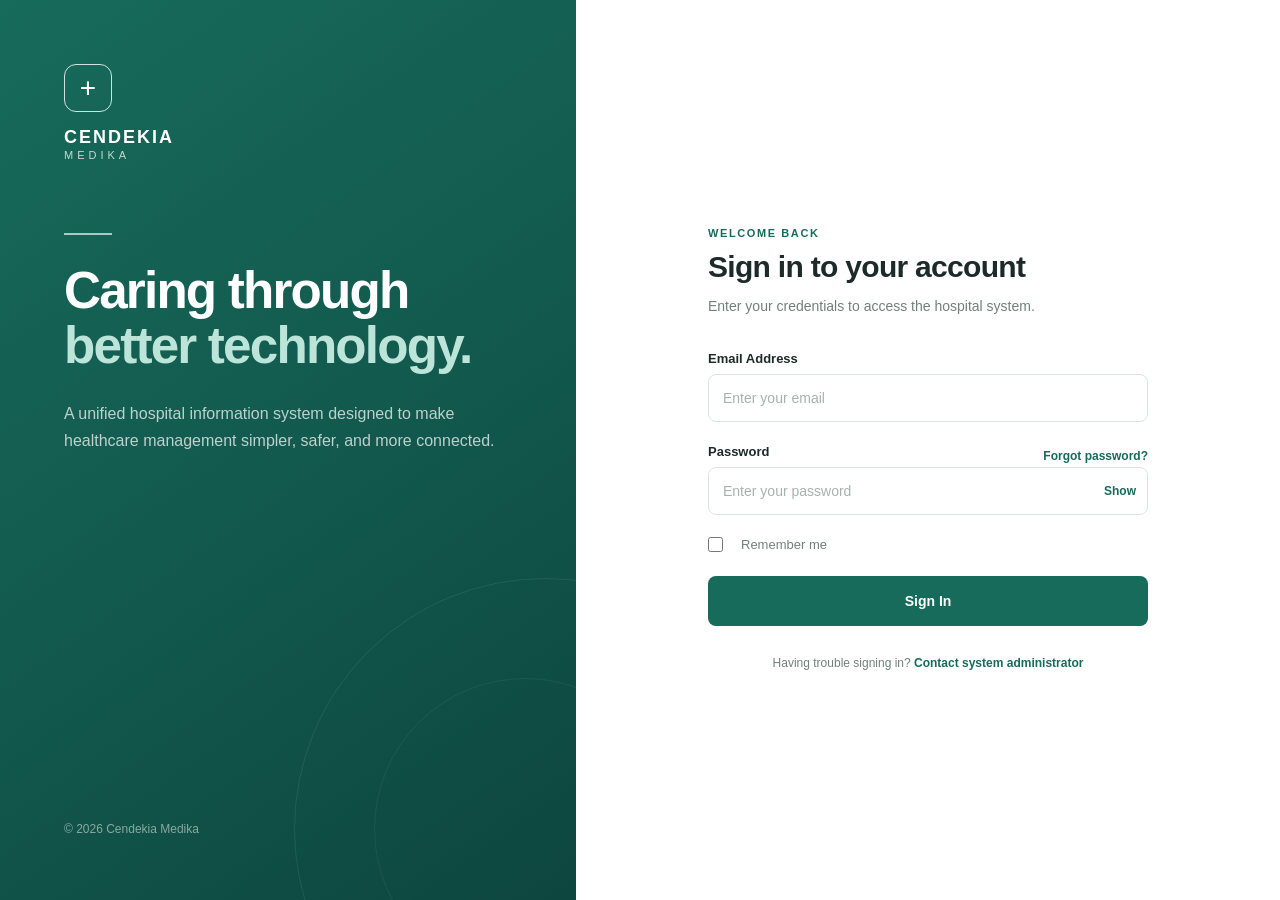
==== index.html @ 1bd4776e "Create initial HIS frontend" ====
<!DOCTYPE html>
<html lang="en">

<head>
    <meta charset="UTF-8">

    <meta
        name="viewport"
        content="width=device-width, initial-scale=1.0"
    >

    <title>Login | Cendekia Medika</title>

    <link
        rel="stylesheet"
        href="css/login.css"
    >
</head>

<body>

    <main class="login-page">

        <!-- LEFT BRANDING -->
        <section class="login-brand">

            <div class="brand-content">

                <div class="brand-logo">
                    +
                </div>

                <div class="brand-name">
                    <strong>CENDEKIA</strong>
                    <span>MEDIKA</span>
                </div>

                <div class="brand-divider"></div>

                <h1>
                    Caring through
                    <span>better technology.</span>
                </h1>

                <p>
                    A unified hospital information system
                    designed to make healthcare management
                    simpler, safer, and more connected.
                </p>

            </div>

            <div class="brand-footer">
                © 2026 Cendekia Medika
            </div>

        </section>


        <!-- RIGHT LOGIN -->
        <section class="login-section">

            <div class="login-container">

                <div class="mobile-brand">

                    <div class="mobile-logo">
                        +
                    </div>

                    <div>
                        <strong>CENDEKIA</strong>
                        <span>MEDIKA</span>
                    </div>

                </div>


                <div class="login-header">

                    <p class="eyebrow">
                        WELCOME BACK
                    </p>

                    <h2>
                        Sign in to your account
                    </h2>

                    <p>
                        Enter your credentials to access
                        the hospital system.
                    </p>

                </div>


                <!-- ERROR MESSAGE -->
                <div
                    class="login-error"
                    id="loginError"
                    role="alert"
                >
                    Invalid email or password.
                </div>


                <!-- LOGIN FORM -->
                <form id="loginForm">

                    <div class="form-group">

                        <label for="email">
                            Email Address
                        </label>

                        <input
                            type="email"
                            id="email"
                            name="email"
                            placeholder="Enter your email"
                            autocomplete="email"
                            required
                        >

                    </div>


                    <div class="form-group">

                        <div class="label-row">

                            <label for="password">
                                Password
                            </label>

                            <a
                                href="#"
                                class="forgot-password"
                            >
                                Forgot password?
                            </a>

                        </div>


                        <div class="password-wrapper">

                            <input
                                type="password"
                                id="password"
                                name="password"
                                placeholder="Enter your password"
                                autocomplete="current-password"
                                required
                            >

                            <button
                                type="button"
                                class="password-toggle"
                                id="passwordToggle"
                                aria-label="Show password"
                            >
                                Show
                            </button>

                        </div>

                    </div>


                    <label class="remember-me">

                        <input
                            type="checkbox"
                            id="rememberMe"
                        >

                        <span class="checkmark"></span>

                        <span>
                            Remember me
                        </span>

                    </label>


                    <button
                        type="submit"
                        class="login-button"
                        id="loginButton"
                    >
                        <span id="loginButtonText">
                            Sign In
                        </span>

                        <span
                            class="button-loader"
                            id="buttonLoader"
                        ></span>

                    </button>

                </form>


                <p class="login-help">
                    Having trouble signing in?
                    <a href="#">
                        Contact system administrator
                    </a>
                </p>

            </div>

        </section>

    </main>


    <script src="js/login.js"></script>

</body>

</html>
---- css/login.css ----
/* ========================================
   RESET
======================================== */

* {
    margin: 0;
    padding: 0;
    box-sizing: border-box;
}


:root {

    --primary: #176b5b;
    --primary-dark: #105247;
    --primary-light: #eaf6f2;

    --text: #1d2b28;
    --text-muted: #71807c;

    --border: #dce5e2;
    --background: #f5f8f7;
    --white: #ffffff;

    --danger: #c94b4b;

}


body {

    min-height: 100vh;

    font-family:
        Inter,
        -apple-system,
        BlinkMacSystemFont,
        "Segoe UI",
        sans-serif;

    background: var(--background);

    color: var(--text);

}


/* ========================================
   PAGE
======================================== */

.login-page {

    min-height: 100vh;

    display: grid;

    grid-template-columns:
        minmax(420px, 0.9fr)
        minmax(500px, 1.1fr);

}


/* ========================================
   LEFT BRANDING
======================================== */

.login-brand {

    position: relative;

    display: flex;

    flex-direction: column;

    justify-content: space-between;

    padding: 64px;

    background:
        linear-gradient(
            145deg,
            #176b5b 0%,
            #12584d 55%,
            #0d463e 100%
        );

    color: white;

    overflow: hidden;

}


/* Decorative circles */

.login-brand::before {

    content: "";

    position: absolute;

    width: 500px;
    height: 500px;

    border: 1px solid
        rgba(255, 255, 255, 0.08);

    border-radius: 50%;

    right: -220px;
    bottom: -180px;

}


.login-brand::after {

    content: "";

    position: absolute;

    width: 300px;
    height: 300px;

    border: 1px solid
        rgba(255, 255, 255, 0.06);

    border-radius: 50%;

    right: -100px;
    bottom: -80px;

}


/* ========================================
   BRAND
======================================== */

.brand-content {

    position: relative;

    z-index: 2;

    max-width: 560px;

}


.brand-logo {

    width: 48px;
    height: 48px;

    display: flex;

    align-items: center;
    justify-content: center;

    border: 1.5px solid
        rgba(255, 255, 255, 0.8);

    border-radius: 12px;

    font-size: 28px;
    font-weight: 300;

    margin-bottom: 16px;

}


.brand-name {

    display: flex;

    flex-direction: column;

    line-height: 1;

    letter-spacing: 2px;

}


.brand-name strong {

    font-size: 18px;

}


.brand-name span {

    margin-top: 4px;

    font-size: 11px;

    letter-spacing: 4px;

    opacity: 0.75;

}


.brand-divider {

    width: 48px;

    height: 2px;

    margin: 72px 0 28px;

    background: rgba(255, 255, 255, 0.65);

}


.brand-content h1 {

    max-width: 480px;

    font-size: clamp(
        38px,
        4vw,
        58px
    );

    line-height: 1.08;

    letter-spacing: -1.8px;

    font-weight: 600;

}


.brand-content h1 span {

    display: block;

    color: #bce4d8;

}


.brand-content p {

    max-width: 480px;

    margin-top: 26px;

    font-size: 16px;

    line-height: 1.7;

    color:
        rgba(255, 255, 255, 0.72);

}


.brand-footer {

    position: relative;

    z-index: 2;

    font-size: 12px;

    color:
        rgba(255, 255, 255, 0.5);

}


/* ========================================
   LOGIN SECTION
======================================== */

.login-section {

    display: flex;

    align-items: center;

    justify-content: center;

    padding: 60px;

    background: var(--white);

}


.login-container {

    width: 100%;

    max-width: 440px;

}


/* ========================================
   MOBILE BRAND
======================================== */

.mobile-brand {

    display: none;

}


/* ========================================
   HEADER
======================================== */

.login-header {

    margin-bottom: 34px;

}


.eyebrow {

    margin-bottom: 10px;

    color: var(--primary);

    font-size: 11px;

    font-weight: 700;

    letter-spacing: 1.6px;

}


.login-header h2 {

    font-size: 30px;

    line-height: 1.2;

    letter-spacing: -0.7px;

    font-weight: 650;

}


.login-header > p:last-child {

    margin-top: 10px;

    color: var(--text-muted);

    font-size: 14px;

    line-height: 1.6;

}


/* ========================================
   ERROR
======================================== */

.login-error {

    display: none;

    padding: 12px 14px;

    margin-bottom: 20px;

    border: 1px solid #f0caca;

    border-radius: 8px;

    background: #fff5f5;

    color: var(--danger);

    font-size: 13px;

}


.login-error.show {

    display: block;

}


/* ========================================
   FORM
======================================== */

.form-group {

    margin-bottom: 22px;

}


.form-group label {

    display: block;

    margin-bottom: 8px;

    color: var(--text);

    font-size: 13px;

    font-weight: 600;

}


.label-row {

    display: flex;

    align-items: center;

    justify-content: space-between;

}


.forgot-password {

    color: var(--primary);

    font-size: 12px;

    font-weight: 600;

    text-decoration: none;

}


.forgot-password:hover {

    text-decoration: underline;

}


/* ========================================
   INPUTS
======================================== */

input[type="email"],
input[type="password"] {

    width: 100%;

    height: 48px;

    padding:
        0 14px;

    border:
        1px solid var(--border);

    border-radius: 8px;

    outline: none;

    background: white;

    color: var(--text);

    font-family: inherit;

    font-size: 14px;

    transition:
        border-color 0.2s,
        box-shadow 0.2s;

}


input::placeholder {

    color: #a7b2af;

}


input[type="email"]:focus,
input[type="password"]:focus {

    border-color: var(--primary);

    box-shadow:
        0 0 0 3px
        rgba(23, 107, 91, 0.09);

}


/* ========================================
   PASSWORD
======================================== */

.password-wrapper {

    position: relative;

}


.password-wrapper input {

    padding-right: 62px;

}


.password-toggle {

    position: absolute;

    right: 12px;
    top: 50%;

    transform: translateY(-50%);

    border: none;

    background: none;

    color: var(--primary);

    font-family: inherit;

    font-size: 12px;

    font-weight: 600;

    cursor: pointer;

}


/* ========================================
   REMEMBER ME
======================================== */

.remember-me {

    display: flex;

    align-items: center;

    gap: 9px;

    margin-bottom: 24px;

    color: var(--text-muted);

    font-size: 13px;

    cursor: pointer;

}


.remember-me input {

    width: 15px;
    height: 15px;

    accent-color: var(--primary);

    cursor: pointer;

}


/* ========================================
   LOGIN BUTTON
======================================== */

.login-button {

    width: 100%;

    height: 50px;

    display: flex;

    align-items: center;
    justify-content: center;

    gap: 10px;

    border: none;

    border-radius: 8px;

    background: var(--primary);

    color: white;

    font-family: inherit;

    font-size: 14px;

    font-weight: 600;

    cursor: pointer;

    transition:
        background 0.2s,
        transform 0.1s;

}


.login-button:hover {

    background: var(--primary-dark);

}


.login-button:active {

    transform: translateY(1px);

}


.login-button:disabled {

    opacity: 0.7;

    cursor: not-allowed;

}


/* ========================================
   LOADER
======================================== */

.button-loader {

    display: none;

    width: 16px;
    height: 16px;

    border:
        2px solid
        rgba(255, 255, 255, 0.35);

    border-top-color: white;

    border-radius: 50%;

    animation:
        spin 0.7s linear infinite;

}


.login-button.loading .button-loader {

    display: block;

}


.login-button.loading #loginButtonText {

    display: none;

}


@keyframes spin {

    to {
        transform: rotate(360deg);
    }

}


/* ========================================
   HELP
======================================== */

.login-help {

    margin-top: 28px;

    text-align: center;

    color: var(--text-muted);

    font-size: 12px;

    line-height: 1.6;

}


.login-help a {

    color: var(--primary);

    font-weight: 600;

    text-decoration: none;

}


.login-help a:hover {

    text-decoration: underline;

}


/* ========================================
   RESPONSIVE
======================================== */

@media (max-width: 900px) {

    .login-page {

        grid-template-columns: 1fr;

    }


    .login-brand {

        display: none;

    }


    .login-section {

        min-height: 100vh;

        padding:
            40px 24px;

    }


    .mobile-brand {

        display: flex;

        align-items: center;

        gap: 12px;

        margin-bottom: 56px;

    }


    .mobile-logo {

        width: 40px;
        height: 40px;

        display: flex;

        align-items: center;
        justify-content: center;

        border-radius: 9px;

        background: var(--primary);

        color: white;

        font-size: 23px;

    }


    .mobile-brand > div:last-child {

        display: flex;

        flex-direction: column;

        line-height: 1;

    }


    .mobile-brand strong {

        font-size: 15px;

        letter-spacing: 1px;

    }


    .mobile-brand span {

        margin-top: 4px;

        color: var(--text-muted);

        font-size: 9px;

        letter-spacing: 3px;

    }

}


@media (max-width: 480px) {

    .login-section {

        padding:
            28px 20px;

        align-items: flex-start;

    }


    .login-container {

        padding-top: 10px;

    }


    .mobile-brand {

        margin-bottom: 44px;

    }


    .login-header h2 {

        font-size: 26px;

    }

}
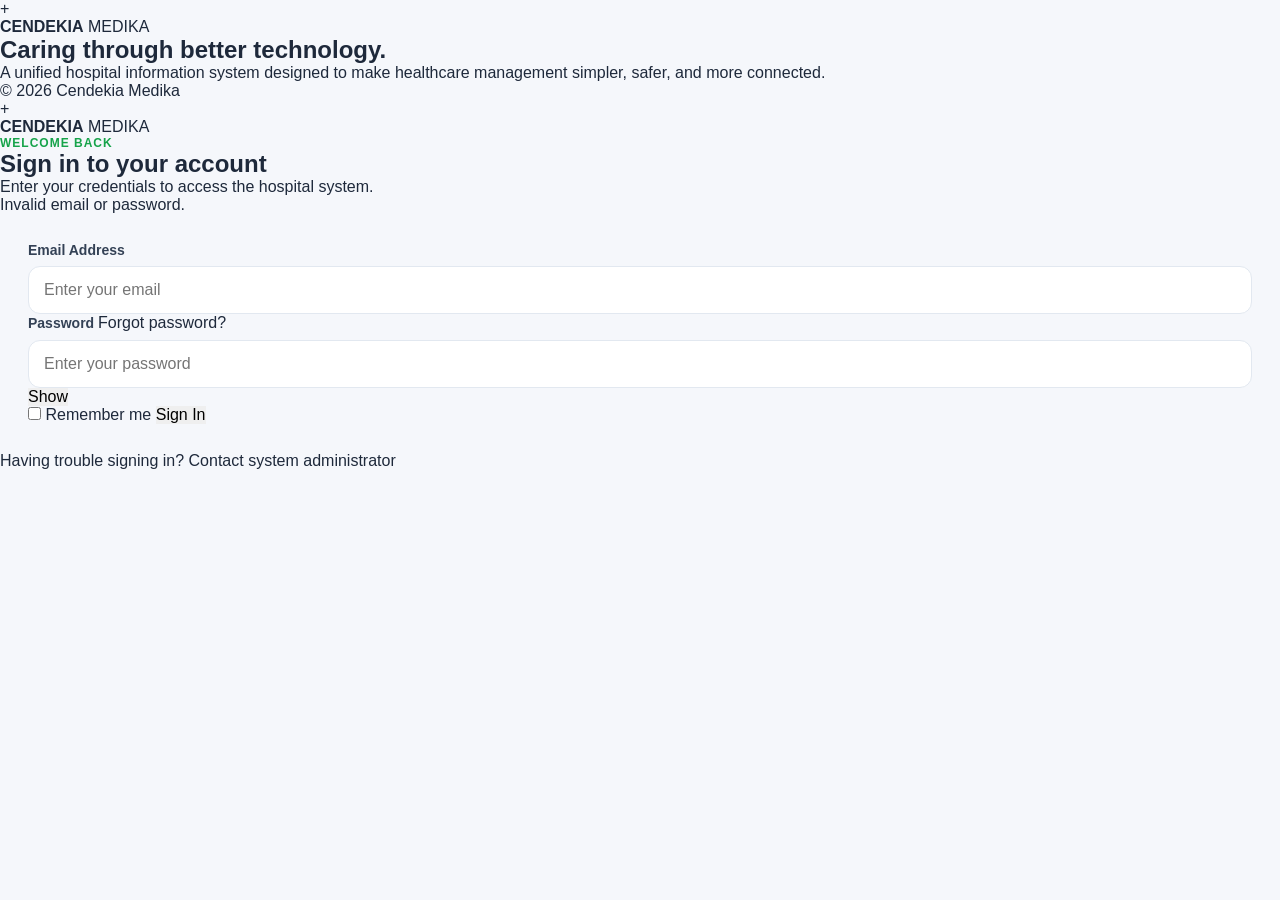
==== commit ffc997ae: "Create initial HIS frontend" ====
--- a/index.html
+++ b/index.html
@@ -13,7 +13,7 @@
 
     <link
         rel="stylesheet"
-        href="css/login.css"
+        href="../../style/admin/style.css"
     >
 </head>
 
@@ -217,7 +217,7 @@
     </main>
 
 
-    <script src="js/login.js"></script>
+    <script src="data/login.js"></script>
 
 </body>
 
--- a/style/admin/style.css
+++ b/style/admin/style.css
@@ -0,0 +1,2043 @@
+/* ==========================================================
+   CENDEKIA MEDIKA V3
+   GLOBAL STYLESHEET
+========================================================== */
+
+
+
+/* ==========================================================
+   RESET
+========================================================== */
+
+*{
+    margin:0;
+    padding:0;
+    box-sizing:border-box;
+}
+
+html{
+    scroll-behavior:smooth;
+}
+
+body{
+
+    font-family:
+        Inter,
+        "Segoe UI",
+        Arial,
+        sans-serif;
+
+    background:#f5f7fb;
+
+    color:#1e293b;
+
+}
+
+
+
+/* ==========================================================
+   VARIABLES
+========================================================== */
+
+:root{
+
+    --primary:#16a34a;
+
+    --primary-dark:#15803d;
+
+    --primary-light:#dcfce7;
+
+    --blue:#2563eb;
+
+    --red:#dc2626;
+
+    --yellow:#d97706;
+
+    --gray50:#f8fafc;
+
+    --gray100:#f1f5f9;
+
+    --gray200:#e2e8f0;
+
+    --gray300:#cbd5e1;
+
+    --gray500:#64748b;
+
+    --gray700:#334155;
+
+    --gray900:#0f172a;
+
+    --white:#ffffff;
+
+    --shadow-sm:
+        0 2px 8px rgba(0,0,0,.04);
+
+    --shadow-md:
+        0 8px 24px rgba(0,0,0,.08);
+
+    --radius:18px;
+
+    --sidebar-width:270px;
+
+    --topbar-height:80px;
+
+}
+
+
+
+/* ==========================================================
+   LINKS
+========================================================== */
+
+a{
+
+    text-decoration:none;
+
+    color:inherit;
+
+}
+
+
+
+/* ==========================================================
+   BUTTONS
+========================================================== */
+
+button{
+
+    font:inherit;
+
+    cursor:pointer;
+
+    border:none;
+
+    outline:none;
+
+}
+
+
+
+/* ==========================================================
+   INPUTS
+========================================================== */
+
+input,
+select,
+textarea{
+
+    font:inherit;
+
+}
+
+
+
+/* ==========================================================
+   APP LAYOUT
+========================================================== */
+
+.app-layout{
+
+    display:flex;
+
+    min-height:100vh;
+
+}
+
+
+
+/* ==========================================================
+   SIDEBAR
+========================================================== */
+
+.sidebar{
+
+    width:var(--sidebar-width);
+
+    background:var(--white);
+
+    border-right:1px solid var(--gray200);
+
+    display:flex;
+
+    flex-direction:column;
+
+    position:fixed;
+
+    top:0;
+
+    left:0;
+
+    bottom:0;
+
+    overflow-y:auto;
+
+    z-index:100;
+
+}
+
+
+
+/* ==========================================================
+   BRAND
+========================================================== */
+
+.sidebar-brand{
+
+    display:flex;
+
+    align-items:center;
+
+    gap:15px;
+
+    padding:28px;
+
+    border-bottom:1px solid var(--gray200);
+
+}
+
+.sidebar-logo{
+
+    width:50px;
+
+    height:50px;
+
+    border-radius:14px;
+
+    background:var(--primary);
+
+    color:white;
+
+    display:flex;
+
+    align-items:center;
+
+    justify-content:center;
+
+    font-size:26px;
+
+    font-weight:700;
+
+}
+
+.brand-text{
+
+    display:flex;
+
+    flex-direction:column;
+
+}
+
+.brand-text strong{
+
+    font-size:17px;
+
+    color:var(--gray900);
+
+}
+
+.brand-text span{
+
+    color:var(--gray500);
+
+    font-size:13px;
+
+}
+
+
+
+/* ==========================================================
+   SIDEBAR NAVIGATION
+========================================================== */
+
+.sidebar-nav{
+
+    padding:20px;
+
+    flex:1;
+
+}
+
+.nav-label{
+
+    font-size:11px;
+
+    letter-spacing:1px;
+
+    text-transform:uppercase;
+
+    color:var(--gray500);
+
+    margin:
+
+        20px
+        12px
+        10px;
+
+}
+
+.nav-item{
+
+    display:flex;
+
+    align-items:center;
+
+    gap:14px;
+
+    height:48px;
+
+    padding:0 16px;
+
+    border-radius:14px;
+
+    color:var(--gray700);
+
+    transition:.25s;
+
+    margin-bottom:6px;
+
+}
+
+.nav-item:hover{
+
+    background:var(--gray100);
+
+}
+
+.nav-item.active{
+
+    background:var(--primary);
+
+    color:white;
+
+}
+
+.nav-icon{
+
+    width:22px;
+
+    text-align:center;
+
+    font-size:17px;
+
+}
+
+
+
+/* ==========================================================
+   SIDEBAR FOOTER
+========================================================== */
+
+.sidebar-bottom{
+
+    padding:20px;
+
+    border-top:1px solid var(--gray200);
+
+}
+
+.logout-button{
+
+    width:100%;
+
+    height:48px;
+
+    border-radius:14px;
+
+    background:#fee2e2;
+
+    color:#991b1b;
+
+    display:flex;
+
+    align-items:center;
+
+    justify-content:center;
+
+    gap:10px;
+
+    transition:.25s;
+
+}
+
+.logout-button:hover{
+
+    background:#fecaca;
+
+}
+
+
+
+/* ==========================================================
+   MAIN CONTENT
+========================================================== */
+
+.main-content{
+
+    margin-left:var(--sidebar-width);
+
+    flex:1;
+
+    min-height:100vh;
+
+}
+
+
+
+/* ==========================================================
+   TOPBAR
+========================================================== */
+
+.topbar{
+
+    height:var(--topbar-height);
+
+    background:white;
+
+    border-bottom:1px solid var(--gray200);
+
+    display:flex;
+
+    align-items:center;
+
+    justify-content:flex-end;
+
+    padding:0 30px;
+
+    position:sticky;
+
+    top:0;
+
+    z-index:50;
+
+}
+
+
+
+/* ==========================================================
+   TOPBAR RIGHT
+========================================================== */
+
+.topbar-right{
+
+    display:flex;
+
+    align-items:center;
+
+    gap:18px;
+
+}
+
+.notification-button{
+
+    width:46px;
+
+    height:46px;
+
+    border-radius:50%;
+
+    background:var(--gray100);
+
+    position:relative;
+
+}
+
+.notification-dot{
+
+    position:absolute;
+
+    width:10px;
+
+    height:10px;
+
+    background:red;
+
+    border-radius:50%;
+
+    top:10px;
+
+    right:10px;
+
+}
+
+
+
+/* ==========================================================
+   PROFILE
+========================================================== */
+
+.profile{
+
+    display:flex;
+
+    align-items:center;
+
+    gap:14px;
+
+    cursor:pointer;
+
+}
+
+.profile-avatar{
+
+    width:46px;
+
+    height:46px;
+
+    border-radius:50%;
+
+    background:var(--primary);
+
+    color:white;
+
+    display:flex;
+
+    align-items:center;
+
+    justify-content:center;
+
+    font-weight:700;
+
+}
+
+.profile-info{
+
+    display:flex;
+
+    flex-direction:column;
+
+}
+
+.profile-info strong{
+
+    font-size:15px;
+
+}
+
+.profile-info span{
+
+    font-size:12px;
+
+    color:var(--gray500);
+
+}
+
+
+
+/* ==========================================================
+   PAGE CONTENT
+========================================================== */
+
+.page-content{
+
+    padding:35px;
+
+}
+
+
+
+/* ==========================================================
+   PAGE HEADER
+========================================================== */
+
+.page-heading{
+
+    display:flex;
+
+    justify-content:space-between;
+
+    align-items:flex-start;
+
+    gap:20px;
+
+    margin-bottom:28px;
+
+}
+
+.page-heading h1{
+
+    font-size:34px;
+
+    margin:8px 0;
+
+}
+
+.page-heading p{
+
+    color:var(--gray500);
+
+}
+
+.eyebrow{
+
+    color:var(--primary);
+
+    font-weight:700;
+
+    letter-spacing:1px;
+
+    font-size:12px;
+
+    text-transform:uppercase;
+
+}
+/* ==========================================================
+   BUTTONS
+========================================================== */
+
+.primary-button{
+    height:48px;
+    padding:0 22px;
+    border:none;
+    border-radius:14px;
+    background:var(--primary);
+    color:#fff;
+    font-weight:600;
+    display:inline-flex;
+    align-items:center;
+    justify-content:center;
+    gap:10px;
+    transition:.25s;
+}
+
+.primary-button:hover{
+    background:var(--primary-dark);
+    transform:translateY(-2px);
+}
+
+.secondary-button{
+    height:48px;
+    padding:0 22px;
+    border:1px solid var(--gray200);
+    border-radius:14px;
+    background:#fff;
+    color:var(--gray700);
+    transition:.25s;
+}
+
+.secondary-button:hover{
+    background:var(--gray100);
+}
+
+.action-button{
+    width:38px;
+    height:38px;
+    border-radius:10px;
+    border:none;
+    background:var(--gray100);
+    color:var(--gray700);
+    transition:.25s;
+}
+
+.action-button:hover{
+    background:var(--primary-light);
+    color:var(--primary);
+}
+
+
+
+/* ==========================================================
+   STATISTICS
+========================================================== */
+
+.stats-grid{
+
+    display:grid;
+
+    grid-template-columns:
+        repeat(auto-fit,minmax(220px,1fr));
+
+    gap:20px;
+
+    margin-bottom:30px;
+
+}
+
+.mini-stat{
+
+    background:white;
+
+    border:1px solid var(--gray200);
+
+    border-radius:18px;
+
+    padding:22px;
+
+    box-shadow:var(--shadow-sm);
+
+    transition:.25s;
+
+}
+
+.mini-stat:hover{
+
+    transform:translateY(-3px);
+
+    box-shadow:var(--shadow-md);
+
+}
+
+.mini-stat span{
+
+    display:block;
+
+    font-size:13px;
+
+    color:var(--gray500);
+
+}
+
+.mini-stat strong{
+
+    display:block;
+
+    margin-top:10px;
+
+    font-size:34px;
+
+    color:var(--gray900);
+
+}
+
+
+
+/* ==========================================================
+   CARD
+========================================================== */
+
+.card,
+.patients-card,
+.staff-card,
+.appointments-card,
+.departments-card,
+.rooms-card,
+.reports-card{
+
+    background:white;
+
+    border-radius:20px;
+
+    border:1px solid var(--gray200);
+
+    box-shadow:var(--shadow-sm);
+
+    overflow:hidden;
+
+}
+
+
+
+/* ==========================================================
+   TOOLBAR
+========================================================== */
+
+.patients-toolbar,
+.staff-toolbar,
+.appointments-toolbar,
+.departments-toolbar,
+.rooms-toolbar,
+.reports-toolbar{
+
+    display:flex;
+
+    justify-content:space-between;
+
+    align-items:center;
+
+    gap:20px;
+
+    padding:24px;
+
+    border-bottom:1px solid var(--gray200);
+
+}
+
+.toolbar-actions{
+
+    display:flex;
+
+    align-items:center;
+
+    gap:12px;
+
+    flex-wrap:wrap;
+
+}
+
+
+
+/* ==========================================================
+   SEARCH BOX
+========================================================== */
+
+.search-box{
+
+    display:flex;
+
+    align-items:center;
+
+    gap:10px;
+
+    background:var(--gray100);
+
+    border-radius:12px;
+
+    padding:0 16px;
+
+    height:46px;
+
+}
+
+.search-box input{
+
+    border:none;
+
+    background:transparent;
+
+    outline:none;
+
+    width:240px;
+
+}
+
+.search-box span{
+
+    color:var(--gray500);
+
+}
+
+
+
+/* ==========================================================
+   SELECT
+========================================================== */
+
+.toolbar-actions select{
+
+    height:46px;
+
+    padding:0 15px;
+
+    border:1px solid var(--gray200);
+
+    border-radius:12px;
+
+    background:white;
+
+}
+
+
+
+/* ==========================================================
+   TABLE
+========================================================== */
+
+.table-container{
+
+    overflow-x:auto;
+
+}
+
+table{
+
+    width:100%;
+
+    border-collapse:collapse;
+
+}
+
+thead{
+
+    background:var(--gray100);
+
+}
+
+th{
+
+    text-align:left;
+
+    padding:18px 22px;
+
+    font-size:12px;
+
+    letter-spacing:.8px;
+
+    color:var(--gray500);
+
+    text-transform:uppercase;
+
+    border-bottom:1px solid var(--gray200);
+
+}
+
+td{
+
+    padding:18px 22px;
+
+    border-bottom:1px solid var(--gray100);
+
+    vertical-align:middle;
+
+}
+
+tbody tr{
+
+    transition:.2s;
+
+}
+
+tbody tr:hover{
+
+    background:#fafafa;
+
+}
+
+
+
+/* ==========================================================
+   AVATAR CELLS
+========================================================== */
+
+.patient-cell,
+.staff-cell{
+
+    display:flex;
+
+    align-items:center;
+
+    gap:14px;
+
+}
+
+.patient-avatar,
+.staff-avatar{
+
+    width:46px;
+
+    height:46px;
+
+    border-radius:50%;
+
+    background:var(--primary-light);
+
+    color:var(--primary);
+
+    font-weight:700;
+
+    display:flex;
+
+    align-items:center;
+
+    justify-content:center;
+
+}
+
+.contact-cell,
+.department-cell{
+
+    display:flex;
+
+    flex-direction:column;
+
+    gap:4px;
+
+}
+
+.contact-cell span,
+.department-cell span{
+
+    color:var(--gray500);
+
+    font-size:13px;
+
+}
+
+
+
+/* ==========================================================
+   STATUS BADGES
+========================================================== */
+
+.status{
+
+    display:inline-flex;
+
+    align-items:center;
+
+    justify-content:center;
+
+    min-width:90px;
+
+    height:34px;
+
+    border-radius:999px;
+
+    font-size:13px;
+
+    font-weight:600;
+
+}
+
+.status.active,
+.status.confirmed{
+
+    background:#dcfce7;
+
+    color:#166534;
+
+}
+
+.status.pending{
+
+    background:#fef3c7;
+
+    color:#92400e;
+
+}
+
+.status.inactive,
+.status.cancelled{
+
+    background:#fee2e2;
+
+    color:#991b1b;
+
+}
+
+
+
+/* ==========================================================
+   EMPTY STATE
+========================================================== */
+
+.empty-state{
+
+    display:flex;
+
+    flex-direction:column;
+
+    align-items:center;
+
+    justify-content:center;
+
+    padding:70px 30px;
+
+    text-align:center;
+
+}
+
+.empty-icon{
+
+    width:80px;
+
+    height:80px;
+
+    border-radius:50%;
+
+    background:var(--gray100);
+
+    display:flex;
+
+    align-items:center;
+
+    justify-content:center;
+
+    font-size:36px;
+
+    margin-bottom:20px;
+
+}
+
+.empty-state h3{
+
+    margin-bottom:10px;
+
+}
+
+.empty-state p{
+
+    color:var(--gray500);
+
+}
+/* ==========================================================
+   MODALS
+========================================================== */
+
+.modal-overlay{
+
+    position:fixed;
+
+    inset:0;
+
+    background:rgba(15,23,42,.45);
+
+    display:flex;
+
+    align-items:center;
+
+    justify-content:center;
+
+    opacity:0;
+
+    visibility:hidden;
+
+    transition:.25s;
+
+    z-index:999;
+
+}
+
+.modal-overlay.show{
+
+    opacity:1;
+
+    visibility:visible;
+
+}
+
+.modal{
+
+    width:min(760px,92vw);
+
+    background:#fff;
+
+    border-radius:22px;
+
+    overflow:hidden;
+
+    box-shadow:0 25px 80px rgba(0,0,0,.18);
+
+    animation:modalPop .25s ease;
+
+}
+
+@keyframes modalPop{
+
+    from{
+
+        transform:translateY(20px) scale(.98);
+
+        opacity:0;
+
+    }
+
+    to{
+
+        transform:none;
+
+        opacity:1;
+
+    }
+
+}
+
+
+
+/* ==========================================================
+   MODAL HEADER
+========================================================== */
+
+.modal-header{
+
+    display:flex;
+
+    justify-content:space-between;
+
+    align-items:flex-start;
+
+    padding:28px;
+
+    border-bottom:1px solid var(--gray200);
+
+}
+
+.modal-header h2{
+
+    margin-top:6px;
+
+}
+
+.modal-close{
+
+    width:42px;
+
+    height:42px;
+
+    border-radius:12px;
+
+    background:var(--gray100);
+
+    font-size:24px;
+
+    transition:.2s;
+
+}
+
+.modal-close:hover{
+
+    background:#fee2e2;
+
+    color:var(--red);
+
+}
+
+
+
+/* ==========================================================
+   FORM
+========================================================== */
+
+form{
+
+    padding:28px;
+
+}
+
+.form-grid{
+
+    display:grid;
+
+    grid-template-columns:
+
+        repeat(2,1fr);
+
+    gap:20px;
+
+}
+
+.form-group{
+
+    display:flex;
+
+    flex-direction:column;
+
+    gap:8px;
+
+}
+
+.form-group.full{
+
+    grid-column:1/-1;
+
+}
+
+.form-group label{
+
+    font-size:14px;
+
+    font-weight:600;
+
+    color:var(--gray700);
+
+}
+
+
+
+/* ==========================================================
+   INPUTS
+========================================================== */
+
+.form-group input,
+
+.form-group select,
+
+.form-group textarea{
+
+    width:100%;
+
+    height:48px;
+
+    padding:0 15px;
+
+    border:1px solid var(--gray200);
+
+    border-radius:12px;
+
+    transition:.2s;
+
+    background:white;
+
+}
+
+.form-group textarea{
+
+    height:120px;
+
+    resize:vertical;
+
+    padding:15px;
+
+}
+
+.form-group input:focus,
+
+.form-group select:focus,
+
+.form-group textarea:focus{
+
+    outline:none;
+
+    border-color:var(--primary);
+
+    box-shadow:
+
+        0 0 0 4px
+
+        rgba(22,163,74,.12);
+
+}
+
+
+
+/* ==========================================================
+   MODAL FOOTER
+========================================================== */
+
+.modal-actions{
+
+    display:flex;
+
+    justify-content:flex-end;
+
+    gap:12px;
+
+    margin-top:30px;
+
+}
+
+.cancel-button{
+
+    height:46px;
+
+    padding:0 20px;
+
+    border-radius:12px;
+
+    background:var(--gray100);
+
+    color:var(--gray700);
+
+}
+
+.cancel-button:hover{
+
+    background:var(--gray200);
+
+}
+
+
+
+/* ==========================================================
+   ACTION MENU
+========================================================== */
+
+.action-menu{
+
+    position:absolute;
+
+    right:20px;
+
+    top:65px;
+
+    width:180px;
+
+    background:white;
+
+    border:1px solid var(--gray200);
+
+    border-radius:14px;
+
+    box-shadow:var(--shadow-md);
+
+    overflow:hidden;
+
+    z-index:50;
+
+}
+
+.action-menu button{
+
+    width:100%;
+
+    text-align:left;
+
+    padding:14px 18px;
+
+    background:white;
+
+    transition:.2s;
+
+}
+
+.action-menu button:hover{
+
+    background:var(--gray100);
+
+}
+
+.action-menu .danger{
+
+    color:var(--red);
+
+}
+
+
+
+/* ==========================================================
+   DASHBOARD GRID
+========================================================== */
+
+.dashboard-grid{
+
+    display:grid;
+
+    grid-template-columns:
+
+        2fr 1fr;
+
+    gap:25px;
+
+    margin-top:25px;
+
+}
+
+
+
+/* ==========================================================
+   DASHBOARD CARDS
+========================================================== */
+
+.dashboard-card{
+
+    background:white;
+
+    border-radius:20px;
+
+    border:1px solid var(--gray200);
+
+    box-shadow:var(--shadow-sm);
+
+    padding:24px;
+
+}
+
+.dashboard-card h3{
+
+    margin-bottom:18px;
+
+}
+
+
+
+/* ==========================================================
+   ACTIVITY LIST
+========================================================== */
+
+.activity-list{
+
+    display:flex;
+
+    flex-direction:column;
+
+    gap:16px;
+
+}
+
+.activity-item{
+
+    display:flex;
+
+    align-items:center;
+
+    gap:15px;
+
+}
+
+.activity-avatar{
+
+    width:44px;
+
+    height:44px;
+
+    border-radius:50%;
+
+    background:var(--primary-light);
+
+    color:var(--primary);
+
+    display:flex;
+
+    align-items:center;
+
+    justify-content:center;
+
+    font-weight:700;
+
+}
+
+.activity-info{
+
+    flex:1;
+
+}
+
+.activity-info strong{
+
+    display:block;
+
+}
+
+.activity-info span{
+
+    color:var(--gray500);
+
+    font-size:13px;
+
+}
+
+
+
+/* ==========================================================
+   QUICK ACTIONS
+========================================================== */
+
+.quick-actions{
+
+    display:grid;
+
+    grid-template-columns:
+
+        repeat(2,1fr);
+
+    gap:15px;
+
+}
+
+.quick-action{
+
+    height:110px;
+
+    border:1px solid var(--gray200);
+
+    border-radius:18px;
+
+    display:flex;
+
+    flex-direction:column;
+
+    justify-content:center;
+
+    align-items:center;
+
+    gap:10px;
+
+    background:white;
+
+    transition:.25s;
+
+}
+
+.quick-action:hover{
+
+    border-color:var(--primary);
+
+    background:var(--primary-light);
+
+    transform:translateY(-4px);
+
+}
+
+.quick-action i{
+
+    font-size:28px;
+
+}
+
+.quick-action span{
+
+    font-weight:600;
+
+}
+
+
+
+/* ==========================================================
+   SCROLLBAR
+========================================================== */
+
+::-webkit-scrollbar{
+
+    width:10px;
+
+}
+
+::-webkit-scrollbar-thumb{
+
+    background:var(--gray300);
+
+    border-radius:20px;
+
+}
+
+::-webkit-scrollbar-thumb:hover{
+
+    background:var(--gray500);
+
+}
+/* ==========================================================
+   HOSPITAL COMPONENTS
+========================================================== */
+
+/* Department / Room Cards */
+
+.department-grid,
+.rooms-grid{
+
+    display:grid;
+
+    grid-template-columns:repeat(auto-fit,minmax(280px,1fr));
+
+    gap:24px;
+
+}
+
+.department-card,
+.room-card{
+
+    background:#fff;
+
+    border:1px solid var(--gray200);
+
+    border-radius:20px;
+
+    padding:24px;
+
+    box-shadow:var(--shadow-sm);
+
+    transition:.25s;
+
+}
+
+.department-card:hover,
+.room-card:hover{
+
+    transform:translateY(-4px);
+
+    box-shadow:var(--shadow-md);
+
+}
+
+.department-card h3,
+.room-card h3{
+
+    margin-bottom:12px;
+
+}
+
+.department-card p,
+.room-card p{
+
+    color:var(--gray500);
+
+    line-height:1.6;
+
+}
+
+
+
+/* ==========================================================
+   REPORT CARDS
+========================================================== */
+
+.report-grid{
+
+    display:grid;
+
+    grid-template-columns:repeat(auto-fit,minmax(320px,1fr));
+
+    gap:24px;
+
+}
+
+.report-card{
+
+    background:#fff;
+
+    border:1px solid var(--gray200);
+
+    border-radius:20px;
+
+    padding:24px;
+
+    transition:.25s;
+
+}
+
+.report-card:hover{
+
+    transform:translateY(-3px);
+
+    box-shadow:var(--shadow-md);
+
+}
+
+.report-card h3{
+
+    margin-bottom:12px;
+
+}
+
+.report-card p{
+
+    color:var(--gray500);
+
+    margin-bottom:20px;
+
+}
+
+
+
+/* ==========================================================
+   AUDIT TIMELINE
+========================================================== */
+
+.timeline{
+
+    position:relative;
+
+    padding-left:28px;
+
+}
+
+.timeline::before{
+
+    content:"";
+
+    position:absolute;
+
+    left:9px;
+
+    top:0;
+
+    bottom:0;
+
+    width:2px;
+
+    background:var(--gray200);
+
+}
+
+.timeline-item{
+
+    position:relative;
+
+    padding-bottom:24px;
+
+}
+
+.timeline-item:last-child{
+
+    padding-bottom:0;
+
+}
+
+.timeline-dot{
+
+    position:absolute;
+
+    left:-23px;
+
+    top:5px;
+
+    width:14px;
+
+    height:14px;
+
+    border-radius:50%;
+
+    background:var(--primary);
+
+}
+
+.timeline-content{
+
+    background:#fff;
+
+    border:1px solid var(--gray200);
+
+    border-radius:16px;
+
+    padding:18px;
+
+}
+
+.timeline-content strong{
+
+    display:block;
+
+    margin-bottom:6px;
+
+}
+
+.timeline-content span{
+
+    font-size:13px;
+
+    color:var(--gray500);
+
+}
+
+
+
+/* ==========================================================
+   ROOM STATUS
+========================================================== */
+
+.room-status{
+
+    display:inline-flex;
+
+    align-items:center;
+
+    gap:8px;
+
+    font-weight:600;
+
+}
+
+.room-status::before{
+
+    content:"";
+
+    width:10px;
+
+    height:10px;
+
+    border-radius:50%;
+
+}
+
+.room-status.available::before{
+
+    background:#22c55e;
+
+}
+
+.room-status.occupied::before{
+
+    background:#ef4444;
+
+}
+
+.room-status.cleaning::before{
+
+    background:#f59e0b;
+
+}
+
+
+
+/* ==========================================================
+   SIMPLE FADE ANIMATION
+========================================================== */
+
+.fade-in{
+
+    animation:fadeIn .35s ease;
+
+}
+
+@keyframes fadeIn{
+
+    from{
+
+        opacity:0;
+
+        transform:translateY(12px);
+
+    }
+
+    to{
+
+        opacity:1;
+
+        transform:none;
+
+    }
+
+}
+
+
+
+/* ==========================================================
+   RESPONSIVE
+========================================================== */
+
+@media (max-width:1200px){
+
+    .dashboard-grid{
+
+        grid-template-columns:1fr;
+
+    }
+
+}
+
+@media (max-width:992px){
+
+    .sidebar{
+
+        width:82px;
+
+    }
+
+    .brand-text,
+    .nav-label,
+    .nav-item span:last-child,
+    .profile-info{
+
+        display:none;
+
+    }
+
+    .sidebar-logo{
+
+        margin:auto;
+
+    }
+
+    .sidebar-brand{
+
+        justify-content:center;
+
+    }
+
+    .sidebar-nav{
+
+        padding:14px;
+
+    }
+
+    .nav-item{
+
+        justify-content:center;
+
+        padding:0;
+
+    }
+
+    .main-content{
+
+        margin-left:82px;
+
+    }
+
+}
+
+@media (max-width:768px){
+
+    .page-content{
+
+        padding:20px;
+
+    }
+
+    .page-heading{
+
+        flex-direction:column;
+
+        align-items:flex-start;
+
+    }
+
+    .patients-toolbar,
+    .staff-toolbar,
+    .appointments-toolbar,
+    .reports-toolbar{
+
+        flex-direction:column;
+
+        align-items:stretch;
+
+    }
+
+    .toolbar-actions{
+
+        width:100%;
+
+        flex-direction:column;
+
+    }
+
+    .search-box{
+
+        width:100%;
+
+    }
+
+    .search-box input{
+
+        width:100%;
+
+    }
+
+    .stats-grid{
+
+        grid-template-columns:1fr;
+
+    }
+
+    .form-grid{
+
+        grid-template-columns:1fr;
+
+    }
+
+    .modal{
+
+        width:95%;
+
+    }
+
+}
+
+@media (max-width:600px){
+
+    .sidebar{
+
+        display:none;
+
+    }
+
+    .main-content{
+
+        margin-left:0;
+
+    }
+
+    .topbar{
+
+        justify-content:space-between;
+
+    }
+
+    .mobile-menu{
+
+        display:block;
+
+        font-size:24px;
+
+        cursor:pointer;
+
+    }
+
+}
+
+@media (min-width:601px){
+
+    .mobile-menu{
+
+        display:none;
+
+    }
+
+}
